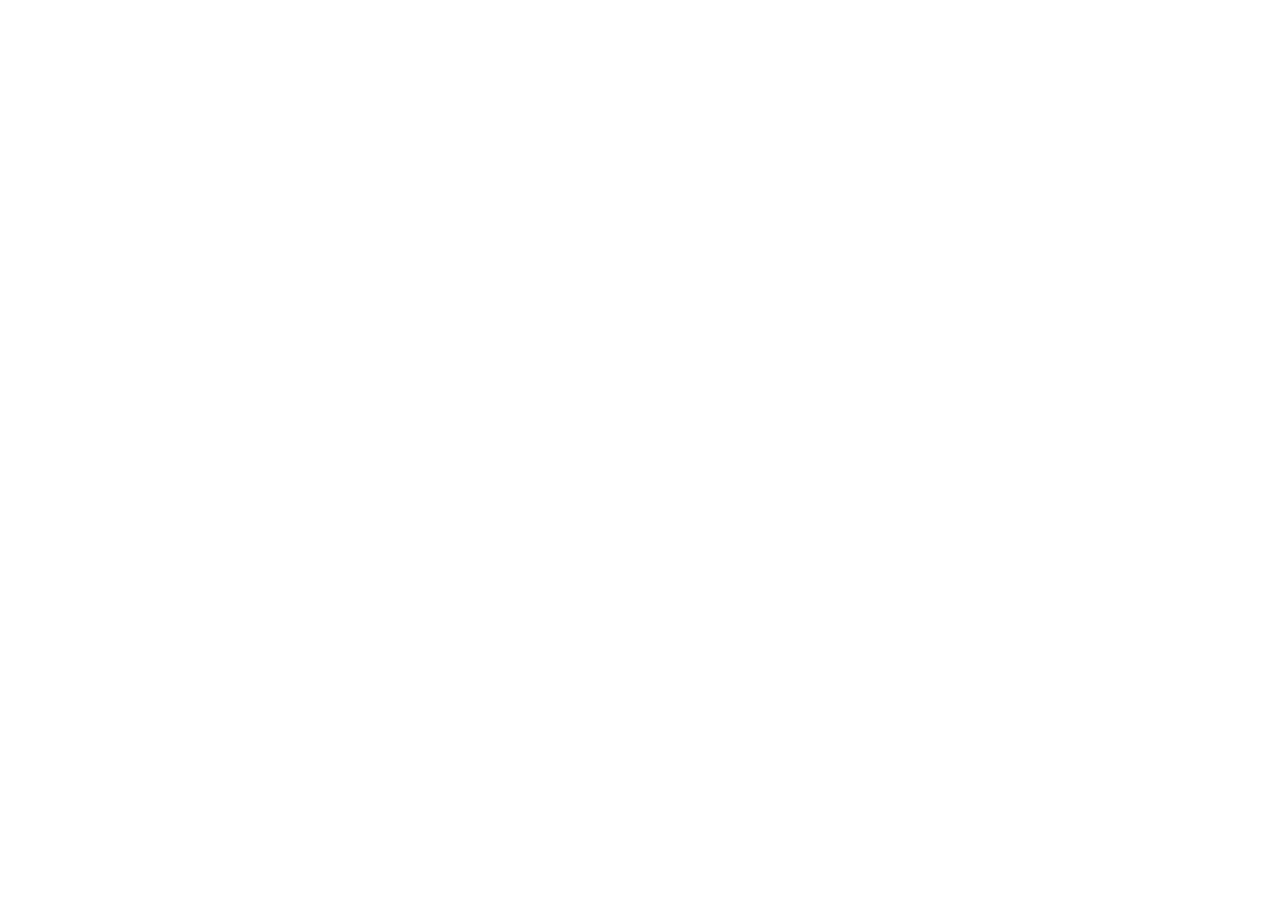
==== docs/pages/analytics/analytics.html @ c52a7f99 "chore: prepare rollback point after project renaming" ====
<!DOCTYPE html>
<html lang="en">
<head>
    <meta charset="UTF-8">
    <meta name="viewport" content="width=device-width, initial-scale=1.0">
    <title>Financial Analytics & Spending Insights | PurseLens</title>
</head>
<body>
    
</body>
</html>
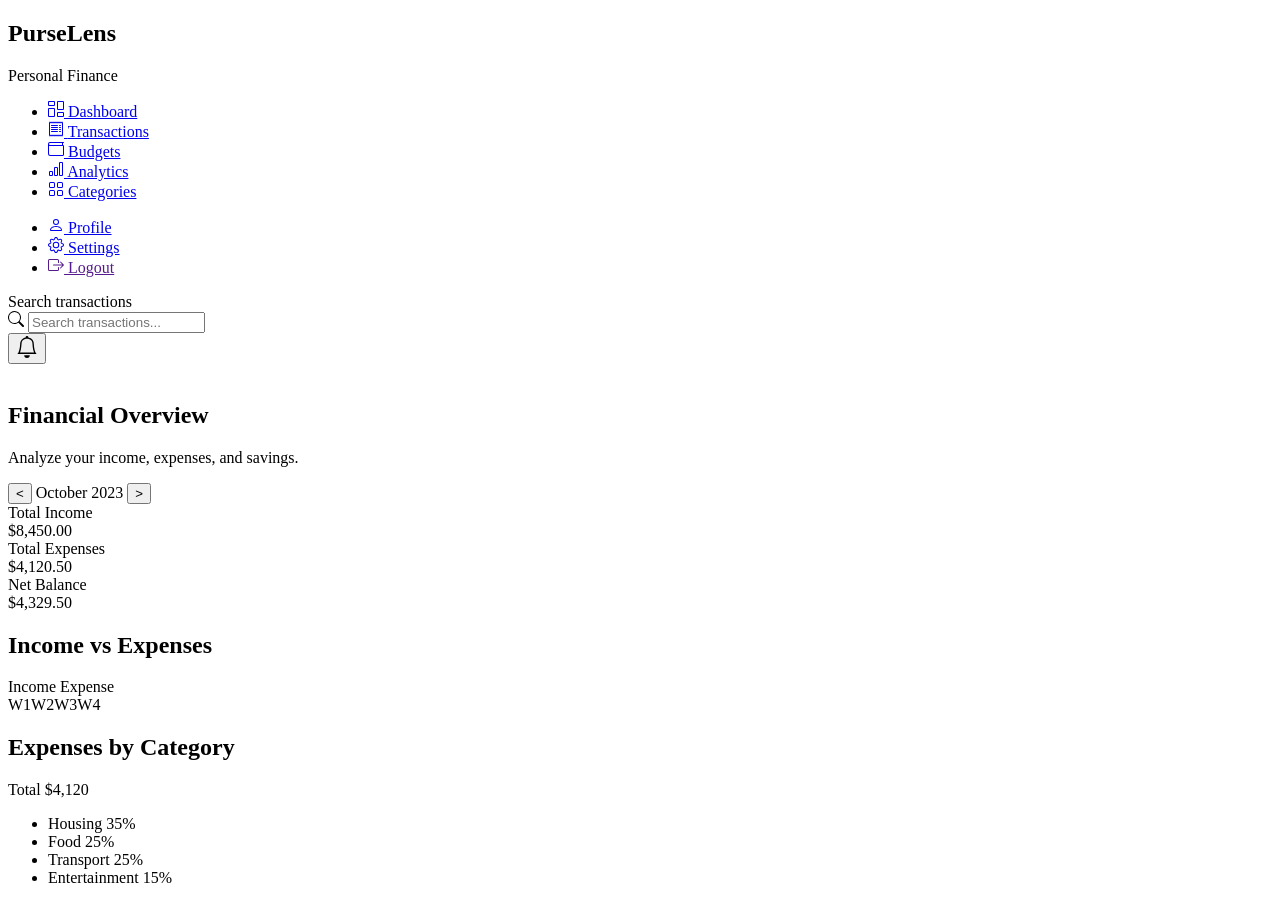
==== commit 9f64d993: "feat(analytics): add sidebar with naviagtion links and other page content for the analytics page" ====
--- a/docs/pages/analytics/analytics.html
+++ b/docs/pages/analytics/analytics.html
@@ -4,8 +4,234 @@
     <meta charset="UTF-8">
     <meta name="viewport" content="width=device-width, initial-scale=1.0">
     <title>Financial Analytics & Spending Insights | PurseLens</title>
+    <link rel="stylesheet" href="../../css/pages/analytics.css">
+    <link rel="stylesheet" href="../../css/themes/light.css">
+    <link rel="stylesheet" href="../../css/themes/dark.css">
+    <link rel="shortcut icon" href="../../assets/images/PurseLens_logo.png" type="image/x-icon">
 </head>
 <body>
-    
+    <!-----------------------------------------------------
+            LEFT SIDE NAVIGATION WHEEL
+        ----------------------------------------------------->
+    <aside class="global-sidebar" aria-label="Main Naviagtion">
+    
+        <div class="brand-logo-wrapper">
+            <h2>PurseLens</h2>
+            <p class="title-descriptions">Personal Finance</p>
+        </div>
+    
+        <nav class="sidebar-nav">
+            <ul class="nav-list">
+                <li>
+                    <a href="../../pages/dashboard/dashboard.html" class="nav-item">
+                        <svg xmlns="http://www.w3.org/2000/svg" width="16" height="16" fill="currentColor"
+                            class="bi bi-columns-gap" viewBox="0 0 16 16" aria-hidden="true">
+                            <path
+                                d="M6 1v3H1V1zM1 0a1 1 0 0 0-1 1v3a1 1 0 0 0 1 1h5a1 1 0 0 0 1-1V1a1 1 0 0 0-1-1zm14 12v3h-5v-3zm-5-1a1 1 0 0 0-1 1v3a1 1 0 0 0 1 1h5a1 1 0 0 0 1-1v-3a1 1 0 0 0-1-1zM6 8v7H1V8zM1 7a1 1 0 0 0-1 1v7a1 1 0 0 0 1 1h5a1 1 0 0 0 1-1V8a1 1 0 0 0-1-1zm14-6v7h-5V1zm-5-1a1 1 0 0 0-1 1v7a1 1 0 0 0 1 1h5a1 1 0 0 0 1-1V1a1 1 0 0 0-1-1z" />
+                        </svg>
+                        <span>Dashboard</span>
+                    </a>
+                </li>
+    
+                <li>
+                    <a href="../../pages/transactions/transactions.html" class="nav-item">
+                        <svg xmlns="http://www.w3.org/2000/svg" width="16" height="16" fill="currentColor"
+                            class="bi bi-receipt" viewBox="0 0 16 16" aria-hidden="true">
+                            <path
+                                d="M1.92.506a.5.5 0 0 1 .434.14L3 1.293l.646-.647a.5.5 0 0 1 .708 0L5 1.293l.646-.647a.5.5 0 0 1 .708 0L7 1.293l.646-.647a.5.5 0 0 1 .708 0L9 1.293l.646-.647a.5.5 0 0 1 .708 0l.646.647.646-.647a.5.5 0 0 1 .708 0l.646.647.646-.647a.5.5 0 0 1 .801.13l.5 1A.5.5 0 0 1 15 2v12a.5.5 0 0 1-.053.224l-.5 1a.5.5 0 0 1-.8.13L13 14.707l-.646.647a.5.5 0 0 1-.708 0L11 14.707l-.646.647a.5.5 0 0 1-.708 0L9 14.707l-.646.647a.5.5 0 0 1-.708 0L7 14.707l-.646.647a.5.5 0 0 1-.708 0L5 14.707l-.646.647a.5.5 0 0 1-.708 0L3 14.707l-.646.647a.5.5 0 0 1-.801-.13l-.5-1A.5.5 0 0 1 1 14V2a.5.5 0 0 1 .053-.224l.5-1a.5.5 0 0 1 .367-.27m.217 1.338L2 2.118v11.764l.137.274.51-.51a.5.5 0 0 1 .707 0l.646.647.646-.646a.5.5 0 0 1 .708 0l.646.646.646-.646a.5.5 0 0 1 .708 0l.646.646.646-.646a.5.5 0 0 1 .708 0l.646.646.646-.646a.5.5 0 0 1 .708 0l.646.646.646-.646a.5.5 0 0 1 .708 0l.509.509.137-.274V2.118l-.137-.274-.51.51a.5.5 0 0 1-.707 0L12 1.707l-.646.647a.5.5 0 0 1-.708 0L10 1.707l-.646.647a.5.5 0 0 1-.708 0L8 1.707l-.646.647a.5.5 0 0 1-.708 0L6 1.707l-.646.647a.5.5 0 0 1-.708 0L4 1.707l-.646.647a.5.5 0 0 1-.708 0z" />
+                            <path
+                                d="M3 4.5a.5.5 0 0 1 .5-.5h6a.5.5 0 1 1 0 1h-6a.5.5 0 0 1-.5-.5m0 2a.5.5 0 0 1 .5-.5h6a.5.5 0 1 1 0 1h-6a.5.5 0 0 1-.5-.5m0 2a.5.5 0 0 1 .5-.5h6a.5.5 0 1 1 0 1h-6a.5.5 0 0 1-.5-.5m0 2a.5.5 0 0 1 .5-.5h6a.5.5 0 0 1 0 1h-6a.5.5 0 0 1-.5-.5m8-6a.5.5 0 0 1 .5-.5h1a.5.5 0 0 1 0 1h-1a.5.5 0 0 1-.5-.5m0 2a.5.5 0 0 1 .5-.5h1a.5.5 0 0 1 0 1h-1a.5.5 0 0 1-.5-.5m0 2a.5.5 0 0 1 .5-.5h1a.5.5 0 0 1 0 1h-1a.5.5 0 0 1-.5-.5m0 2a.5.5 0 0 1 .5-.5h1a.5.5 0 0 1 0 1h-1a.5.5 0 0 1-.5-.5" />
+                        </svg>
+                        <span>Transactions</span>
+                    </a>
+                </li>
+    
+                <li>
+                    <a href="../../pages/budgets/budgets.html" class="nav-item">
+                        <svg xmlns="http://www.w3.org/2000/svg" width="16" height="16" fill="currentColor"
+                            class="bi bi-wallet" viewBox="0 0 16 16" aria-hidden="true">
+                            <path
+                                d="M0 3a2 2 0 0 1 2-2h13.5a.5.5 0 0 1 0 1H15v2a1 1 0 0 1 1 1v8.5a1.5 1.5 0 0 1-1.5 1.5h-12A2.5 2.5 0 0 1 0 12.5zm1 1.732V12.5A1.5 1.5 0 0 0 2.5 14h12a.5.5 0 0 0 .5-.5V5H2a2 2 0 0 1-1-.268M1 3a1 1 0 0 0 1 1h12V2H2a1 1 0 0 0-1 1" />
+                        </svg>
+                        <span>Budgets</span>
+                    </a>
+                </li>
+    
+                <li>
+                    <a href="../../pages/analytics/analytics.html" class="nav-item active">
+                        <svg xmlns="http://www.w3.org/2000/svg" width="16" height="16" fill="currentColor"
+                            class="bi bi-bar-chart" viewBox="0 0 16 16" aria-hidden="true">
+                            <path
+                                d="M4 11H2v3h2zm5-4H7v7h2zm5-5v12h-2V2zm-2-1a1 1 0 0 0-1 1v12a1 1 0 0 0 1 1h2a1 1 0 0 0 1-1V2a1 1 0 0 0-1-1zM6 7a1 1 0 0 1 1-1h2a1 1 0 0 1 1 1v7a1 1 0 0 1-1 1H7a1 1 0 0 1-1-1zm-5 4a1 1 0 0 1 1-1h2a1 1 0 0 1 1 1v3a1 1 0 0 1-1 1H2a1 1 0 0 1-1-1z" />
+                        </svg>
+                        <span>Analytics</span>
+                    </a>
+                </li>
+    
+                <li>
+                    <a href="../../pages/categories/categories.html" class="nav-item">
+                        <svg xmlns="http://www.w3.org/2000/svg" width="16" height="16" fill="currentColor"
+                            class="bi bi-grid" viewBox="0 0 16 16" aria-hidden="true">
+                            <path
+                                d="M1 2.5A1.5 1.5 0 0 1 2.5 1h3A1.5 1.5 0 0 1 7 2.5v3A1.5 1.5 0 0 1 5.5 7h-3A1.5 1.5 0 0 1 1 5.5zM2.5 2a.5.5 0 0 0-.5.5v3a.5.5 0 0 0 .5.5h3a.5.5 0 0 0 .5-.5v-3a.5.5 0 0 0-.5-.5zm6.5.5A1.5 1.5 0 0 1 10.5 1h3A1.5 1.5 0 0 1 15 2.5v3A1.5 1.5 0 0 1 13.5 7h-3A1.5 1.5 0 0 1 9 5.5zm1.5-.5a.5.5 0 0 0-.5.5v3a.5.5 0 0 0 .5.5h3a.5.5 0 0 0 .5-.5v-3a.5.5 0 0 0-.5-.5zM1 10.5A1.5 1.5 0 0 1 2.5 9h3A1.5 1.5 0 0 1 7 10.5v3A1.5 1.5 0 0 1 5.5 15h-3A1.5 1.5 0 0 1 1 13.5zm1.5-.5a.5.5 0 0 0-.5.5v3a.5.5 0 0 0 .5.5h3a.5.5 0 0 0 .5-.5v-3a.5.5 0 0 0-.5-.5zm6.5.5A1.5 1.5 0 0 1 10.5 9h3a1.5 1.5 0 0 1 1.5 1.5v3a1.5 1.5 0 0 1-1.5 1.5h-3A1.5 1.5 0 0 1 9 13.5zm1.5-.5a.5.5 0 0 0-.5.5v3a.5.5 0 0 0 .5.5h3a.5.5 0 0 0 .5-.5v-3a.5.5 0 0 0-.5-.5z" />
+                        </svg>
+                        <span>Categories</span>
+                    </a>
+                </li>
+            </ul>
+    
+            <ul class="nav-list system-links">
+                <li>
+                    <a href="../../pages/profile/profile.html" class="nav-item">
+                        <svg xmlns="http://www.w3.org/2000/svg" width="16" height="16" fill="currentColor"
+                            class="bi bi-person" viewBox="0 0 16 16" aria-hidden="true">
+                            <path
+                                d="M8 8a3 3 0 1 0 0-6 3 3 0 0 0 0 6m2-3a2 2 0 1 1-4 0 2 2 0 0 1 4 0m4 8c0 1-1 1-1 1H3s-1 0-1-1 1-4 6-4 6 3 6 4m-1-.004c-.001-.246-.154-.986-.832-1.664C11.516 10.68 10.289 10 8 10s-3.516.68-4.168 1.332c-.678.678-.83 1.418-.832 1.664z" />
+                        </svg>
+                        <span>Profile</span>
+                    </a>
+                </li>
+    
+                <li>
+                    <a href="../../pages/settings/settings.html" class="nav-item">
+                        <svg xmlns="http://www.w3.org/2000/svg" width="16" height="16" fill="currentColor"
+                            class="bi bi-gear" viewBox="0 0 16 16" aria-hidden="true">
+                            <path
+                                d="M8 4.754a3.246 3.246 0 1 0 0 6.492 3.246 3.246 0 0 0 0-6.492M5.754 8a2.246 2.246 0 1 1 4.492 0 2.246 2.246 0 0 1-4.492 0" />
+                            <path
+                                d="M9.796 1.343c-.527-1.79-3.065-1.79-3.592 0l-.094.319a.873.873 0 0 1-1.255.52l-.292-.16c-1.64-.892-3.433.902-2.54 2.541l.159.292a.873.873 0 0 1-.52 1.255l-.319.094c-1.79.527-1.79 3.065 0 3.592l.319.094a.873.873 0 0 1 .52 1.255l-.16.292c-.892 1.64.901 3.434 2.541 2.54l.292-.159a.873.873 0 0 1 1.255.52l.094.319c.527 1.79 3.065 1.79 3.592 0l.094-.319a.873.873 0 0 1 1.255-.52l.292.16c1.64.893 3.434-.902 2.54-2.541l-.159-.292a.873.873 0 0 1 .52-1.255l.319-.094c1.79-.527 1.79-3.065 0-3.592l-.319-.094a.873.873 0 0 1-.52-1.255l.16-.292c.893-1.64-.902-3.433-2.541-2.54l-.292.159a.873.873 0 0 1-1.255-.52zm-2.633.283c.246-.835 1.428-.835 1.674 0l.094.319a1.873 1.873 0 0 0 2.693 1.115l.291-.16c.764-.415 1.6.42 1.184 1.185l-.159.292a1.873 1.873 0 0 0 1.116 2.692l.318.094c.835.246.835 1.428 0 1.674l-.319.094a1.873 1.873 0 0 0-1.115 2.693l.16.291c.415.764-.42 1.6-1.185 1.184l-.291-.159a1.873 1.873 0 0 0-2.693 1.116l-.094.318c-.246.835-1.428.835-1.674 0l-.094-.319a1.873 1.873 0 0 0-2.692-1.115l-.292.16c-.764.415-1.6-.42-1.184-1.185l.159-.291A1.873 1.873 0 0 0 1.945 8.93l-.319-.094c-.835-.246-.835-1.428 0-1.674l.319-.094A1.873 1.873 0 0 0 3.06 4.377l-.16-.292c-.415-.764.42-1.6 1.185-1.184l.292.159a1.873 1.873 0 0 0 2.692-1.115z" />
+                        </svg>
+                        <span>Settings</span>
+                    </a>
+                </li>
+    
+                <li>
+                    <a href="" class="nav-item">
+                        <svg xmlns="http://www.w3.org/2000/svg" width="16" height="16" fill="currentColor"
+                            class="bi bi-box-arrow-right" viewBox="0 0 16 16" aria-hidden="true">
+                            <path fill-rule="evenodd"
+                                d="M10 12.5a.5.5 0 0 1-.5.5h-8a.5.5 0 0 1-.5-.5v-9a.5.5 0 0 1 .5-.5h8a.5.5 0 0 1 .5.5v2a.5.5 0 0 0 1 0v-2A1.5 1.5 0 0 0 9.5 2h-8A1.5 1.5 0 0 0 0 3.5v9A1.5 1.5 0 0 0 1.5 14h8a1.5 1.5 0 0 0 1.5-1.5v-2a.5.5 0 0 0-1 0z" />
+                            <path fill-rule="evenodd"
+                                d="M15.854 8.354a.5.5 0 0 0 0-.708l-3-3a.5.5 0 0 0-.708.708L14.293 7.5H5.5a.5.5 0 0 0 0 1h8.793l-2.147 2.146a.5.5 0 0 0 .708.708z" />
+                        </svg>
+                        <span>Logout</span>
+                    </a>
+                </li>
+            </ul>
+        </nav>
+    </aside>
+    
+    <!-----------------------------------------------------
+                MAIN WORKSPACE
+        ----------------------------------------------------->
+    <div class="main-workspace-container">
+        <header class="top-utility-bar">
+            <form action="/transactions/search/" method="GET" class="search-form">
+                <label for="search-bar" class="visually-hidden">Search transactions</label>
+    
+                <div class="search-input-wrapper">
+                    <svg xmlns="http://www.w3.org/2000/svg" width="16" height="16" fill="currentColor"
+                        class="bi bi-search search-icon" viewBox="0 0 16 16" aria-hidden="true">
+                        <path
+                            d="M11.742 10.344a6.5 6.5 0 1 0-1.397 1.398h-.001q.044.06.098.115l3.85 3.85a1 1 0 0 0 1.415-1.414l-3.85-3.85a1 1 0 0 0-.115-.1zM12 6.5a5.5 5.5 0 1 1-11 0 5.5 5.5 0 0 1 11 0" />
+                    </svg>
+                    <input type="search" name="q" id="search-bar" placeholder="Search transactions...">
+                </div>
+            </form>
+    
+            <div class="user-utilities">
+                <button class="notification-btn" aria-label="View notifications">
+                    <svg xmlns="http://www.w3.org/2000/svg" width="22" height="22" fill="currentColor" class="bi bi-bell"
+                        viewBox="0 0 16 16">
+                        <path
+                            d="M8 16a2 2 0 0 0 2-2H6a2 2 0 0 0 2 2M8 1.918l-.797.161A4 4 0 0 0 4 6c0 .628-.134 2.197-.459 3.742-.16.767-.376 1.566-.663 2.258h10.244c-.287-.692-.502-1.49-.663-2.258C12.134 8.197 12 6.628 12 6a4 4 0 0 0-3.203-3.92zM14.22 12c.223.447.481.801.78 1H1c.299-.199.557-.553.78-1C2.68 10.2 3 6.88 3 6c0-2.42 1.72-4.44 4.005-4.901a1 1 0 1 1 1.99 0A5 5 0 0 1 13 6c0 .88.32 4.2 1.22 6" />
+                    </svg>
+                    <span class="notification-badge"></span>
+                </button>
+    
+                <div class="profile-chip">
+                    <img src="">
+                </div>
+            </div>
+        </header>
+
+        <main class="main-content">
+            <section class="content-header">
+                <div class="header-left">
+                    <h1>Financial Overview</h1>
+                    <p>Analyze your income, expenses, and savings.</p>
+                </div>
+
+                <div class="date-selector">
+                    <button title="Previous month" id="left-arrow">&lt;</button>
+                    <span id="current-display">October 2023</span>
+                    <button title="Next month" id="right-arrow">&gt;</button>
+                </div>
+            </section>
+        
+            <!-- Summary Metrics Section -->
+            <section class="metrics-card-grid">
+                <div class="card-info">
+                    <span>Total Income</span>
+                    <div class="card-value">$8,450.00</div>
+                </div>
+    
+                <div class="card-info">
+                    <span>Total Expenses</span>
+                    <div class="card-value">$4,120.50</div>
+                </div>
+    
+                <div class="card-info">
+                    <span>Net Balance</span>
+                    <div class="card-value">$4,329.50</div>
+                </div>
+        
+                <!-- <div class="card savings-card">
+                    <div class="savings-info">
+                        <span class="card-label">Savings Rate</span>
+                        <span class="card-value">51.2%</span>
+                    </div>
+                    <span class="status-tag">On Track</span>
+                </div> -->
+            </section>
+        
+            <!-- Charts Section -->
+            <section class="charts-container">
+                <div class="chart-box income-expense-chart">
+                    <div class="chart-header">
+                        <h2>Income vs Expenses</h2>
+                        <div class="chart-legend">
+                            <span class="legend-item"><span class="dot income"></span> Income</span>
+                            <span class="legend-item"><span class="dot expense"></span> Expense</span>
+                        </div>
+                    </div>
+                    <div class="chart-placeholder">
+                        <!-- Bar Chart goes here -->
+                        <div class="grid-lines"></div>
+                        <div class="x-axis"><span>W1</span><span>W2</span><span>W3</span><span>W4</span></div>
+                    </div>
+                </div>
+        
+                <div class="chart-box category-chart">
+                    <h2>Expenses by Category</h2>
+                    <div class="donut-chart-container">
+                        <!-- Donut Chart Visualization -->
+                        <div class="donut-chart">
+                            <div class="chart-center">
+                                <span class="total-label">Total</span>
+                                <span class="total-amount">$4,120</span>
+                            </div>
+                        </div>
+                    </div>
+                    <ul class="category-list">
+                        <li class="category-item"><span class="dot housing"></span> Housing <span class="percent">35%</span></li>
+                        <li class="category-item"><span class="dot food"></span> Food <span class="percent">25%</span></li>
+                        <li class="category-item"><span class="dot transport"></span> Transport <span class="percent">25%</span></li>
+                        <li class="category-item"><span class="dot entertainment"></span> Entertainment <span class="percent">15%</span></li>
+                    </ul>
+                </div>
+            </section>
+        </main>
+
 </body>
 </html>
--- a/docs/css/themes/light.css
+++ b/docs/css/themes/light.css
@@ -0,0 +1,63 @@
+/* Variables - Light Theme Colors */
+
+:root {
+    /* Base */
+    --bg: #ffff;
+    --bg-2: #f5f5f1;
+    --surface: #e1ecf5;
+    --surface-2: #F1F3F5;
+    --surface-3: #dadae1;
+    --faded-bg: #9c92e320;
+    --faded-bg-2: #9b92e348;
+    --faded-bg-3: #bdcee565;
+    --border: #49484845;
+    --border-2: #49484832;
+    --box-shadow: #00000034;
+    --notification-badge: #ef4444;
+
+    /* Text */
+    --text-primary: #292b51;
+    --text-secondary: #1b1d36;
+    --text-muted: #9AA0A6;
+    --text-muted-2: #242222ef;
+
+    /* Brand */
+    --primary: #283593;
+    --custom-blue: #091a63;
+    --custom-blue-2: #040429;
+    --deep-blue: #030820;
+    --primary-hover: #1F2A7A;
+    --custom-orange-text-color: #04043d;
+    --custom-orange-text-color-hover: #06065b;
+    --custom-orange: #fa8627;
+    --custom-orange-hover: #ee7d22;
+    --links: #3b82f6;
+    --sign-in-link-color: #2d2d2d;
+    --sign-in-link-color-hover: #181818;
+    --sign-in-link-bg: #d6dbe1;
+    --sign-in-link-bg-hover: #b9cee2;
+    --icons-bg: #e4e7e8;
+    --footer-link-color: #171754c5;
+    --footer-link-color-hover: #3e3efd;
+
+    /* Financial semantics */
+    --success: #14dd1e;
+    --success-2: #14dd1e2e;
+    --success-3: #14dd1e5a;
+    --success-4: #1de80a;
+    
+    --danger: #f20b0b;
+    --danger-2: #fa7a7a2b;
+    --danger-3: #f0181861;
+    --danger-4: #ef4444;
+
+    --warning: #f7bc5c;
+    --warning-2: #f39a0b33;
+    --warning-3: #f59e0b;
+
+    --info: #1565C0;
+
+    /* Shadows */
+    --shadow-sm: 2px 2px 4px rgba(0,0,0,0.08);
+    --shadow-md: 0 4px 12px rgba(0,0,0,0.10);
+}
--- a/docs/css/themes/dark.css
+++ b/docs/css/themes/dark.css
@@ -0,0 +1,34 @@
+/* Variables - Dark Theme Colors */
+
+
+[data-theme="dark"] {
+  /* Base */
+  --bg: #0F1218;
+  --surface: #151A22;
+  --surface-2: #1C2330;
+  --border: #2A3342;
+
+  /* Text */
+  --text-primary: #E8EAED;
+  --text-secondary: #AAB2C0;
+  --text-muted: #6B7280;
+
+  /* Brand (slightly brighter for contrast) */
+  --primary: #5C6BC0;
+  --primary-hover: #7986CB;
+
+  /* Financial semantics */
+  --success: #4CAF50;
+  --success-bg: rgba(76, 175, 80, 0.15);
+
+  --danger: #EF5350;
+  --danger-bg: rgba(239, 83, 80, 0.15);
+
+  /* UI states */
+  --warning: #FFCA28;
+  --info: #42A5F5;
+
+  /* Shadows (softer, glow-like) */
+  --shadow-sm: 0 1px 2px rgba(0,0,0,0.4);
+  --shadow-md: 0 6px 20px rgba(0,0,0,0.45);
+}
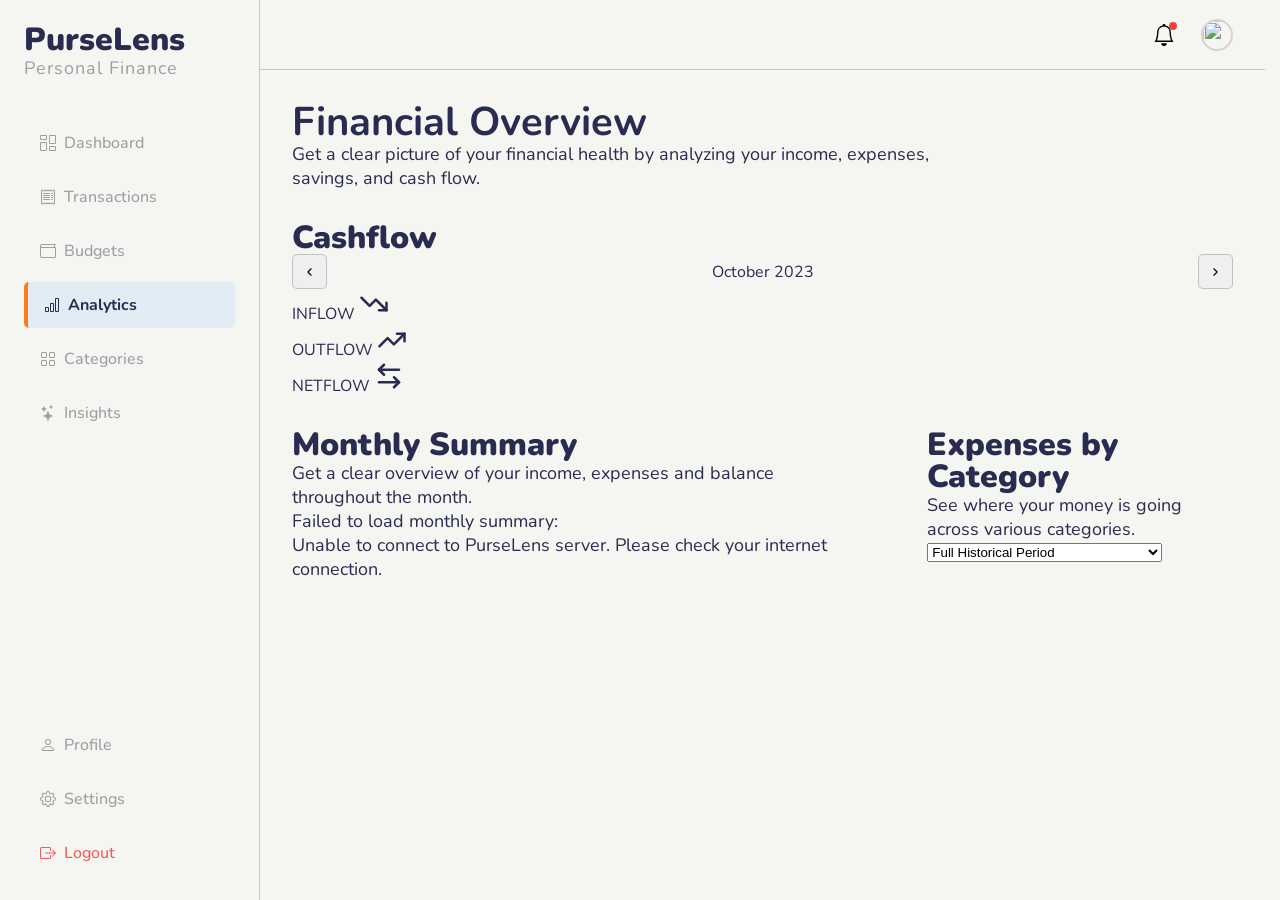
==== commit 8fec8489: "feat(analytics): add filtering form to fetch users' category breakdown based on selected period" ====
--- a/docs/pages/analytics/analytics.html
+++ b/docs/pages/analytics/analytics.html
@@ -4,11 +4,15 @@
     <meta charset="UTF-8">
     <meta name="viewport" content="width=device-width, initial-scale=1.0">
     <title>Financial Analytics & Spending Insights | PurseLens</title>
+    
     <link rel="stylesheet" href="../../css/pages/analytics.css">
+    <link rel="stylesheet" href="../../css/components/navbar.css">
     <link rel="stylesheet" href="../../css/themes/light.css">
     <link rel="stylesheet" href="../../css/themes/dark.css">
     <link rel="shortcut icon" href="../../assets/images/PurseLens_logo.png" type="image/x-icon">
+    <link href="https://fonts.googleapis.com/css2?family=Nunito:wght@300;400;600;700;800;900&display=swap" rel="stylesheet">
 </head>
+
 <body>
     <!-----------------------------------------------------
             LEFT SIDE NAVIGATION WHEEL
@@ -78,6 +82,17 @@
                         <span>Categories</span>
                     </a>
                 </li>
+
+                <li>
+                    <a href="../../pages/insights/insights.html" class="nav-item">
+                        <svg xmlns="http://www.w3.org/2000/svg" width="16" height="16" fill="currentColor" class="bi bi-stars"
+                            viewBox="0 0 16 16">
+                            <path
+                                d="M7.657 6.247c.11-.33.576-.33.686 0l.645 1.937a2.89 2.89 0 0 0 1.829 1.828l1.936.645c.33.11.33.576 0 .686l-1.937.645a2.89 2.89 0 0 0-1.828 1.829l-.645 1.936a.361.361 0 0 1-.686 0l-.645-1.937a2.89 2.89 0 0 0-1.828-1.828l-1.937-.645a.361.361 0 0 1 0-.686l1.937-.645a2.89 2.89 0 0 0 1.828-1.828zM3.794 1.148a.217.217 0 0 1 .412 0l.387 1.162c.173.518.579.924 1.097 1.097l1.162.387a.217.217 0 0 1 0 .412l-1.162.387A1.73 1.73 0 0 0 4.593 5.69l-.387 1.162a.217.217 0 0 1-.412 0L3.407 5.69A1.73 1.73 0 0 0 2.31 4.593l-1.162-.387a.217.217 0 0 1 0-.412l1.162-.387A1.73 1.73 0 0 0 3.407 2.31zM10.863.099a.145.145 0 0 1 .274 0l.258.774c.115.346.386.617.732.732l.774.258a.145.145 0 0 1 0 .274l-.774.258a1.16 1.16 0 0 0-.732.732l-.258.774a.145.145 0 0 1-.274 0l-.258-.774a1.16 1.16 0 0 0-.732-.732L9.1 2.137a.145.145 0 0 1 0-.274l.774-.258c.346-.115.617-.386.732-.732z" />
+                        </svg>
+                        <span>Insights</span>
+                    </a>
+                </li>
             </ul>
     
             <ul class="nav-list system-links">
@@ -106,7 +121,7 @@
                 </li>
     
                 <li>
-                    <a href="" class="nav-item">
+                    <a href="" class="nav-item logout">
                         <svg xmlns="http://www.w3.org/2000/svg" width="16" height="16" fill="currentColor"
                             class="bi bi-box-arrow-right" viewBox="0 0 16 16" aria-hidden="true">
                             <path fill-rule="evenodd"
@@ -126,25 +141,11 @@
         ----------------------------------------------------->
     <div class="main-workspace-container">
         <header class="top-utility-bar">
-            <form action="/transactions/search/" method="GET" class="search-form">
-                <label for="search-bar" class="visually-hidden">Search transactions</label>
-    
-                <div class="search-input-wrapper">
-                    <svg xmlns="http://www.w3.org/2000/svg" width="16" height="16" fill="currentColor"
-                        class="bi bi-search search-icon" viewBox="0 0 16 16" aria-hidden="true">
-                        <path
-                            d="M11.742 10.344a6.5 6.5 0 1 0-1.397 1.398h-.001q.044.06.098.115l3.85 3.85a1 1 0 0 0 1.415-1.414l-3.85-3.85a1 1 0 0 0-.115-.1zM12 6.5a5.5 5.5 0 1 1-11 0 5.5 5.5 0 0 1 11 0" />
-                    </svg>
-                    <input type="search" name="q" id="search-bar" placeholder="Search transactions...">
-                </div>
-            </form>
-    
             <div class="user-utilities">
                 <button class="notification-btn" aria-label="View notifications">
                     <svg xmlns="http://www.w3.org/2000/svg" width="22" height="22" fill="currentColor" class="bi bi-bell"
                         viewBox="0 0 16 16">
-                        <path
-                            d="M8 16a2 2 0 0 0 2-2H6a2 2 0 0 0 2 2M8 1.918l-.797.161A4 4 0 0 0 4 6c0 .628-.134 2.197-.459 3.742-.16.767-.376 1.566-.663 2.258h10.244c-.287-.692-.502-1.49-.663-2.258C12.134 8.197 12 6.628 12 6a4 4 0 0 0-3.203-3.92zM14.22 12c.223.447.481.801.78 1H1c.299-.199.557-.553.78-1C2.68 10.2 3 6.88 3 6c0-2.42 1.72-4.44 4.005-4.901a1 1 0 1 1 1.99 0A5 5 0 0 1 13 6c0 .88.32 4.2 1.22 6" />
+                        <path d="M8 16a2 2 0 0 0 2-2H6a2 2 0 0 0 2 2M8 1.918l-.797.161A4 4 0 0 0 4 6c0 .628-.134 2.197-.459 3.742-.16.767-.376 1.566-.663 2.258h10.244c-.287-.692-.502-1.49-.663-2.258C12.134 8.197 12 6.628 12 6a4 4 0 0 0-3.203-3.92zM14.22 12c.223.447.481.801.78 1H1c.299-.199.557-.553.78-1C2.68 10.2 3 6.88 3 6c0-2.42 1.72-4.44 4.005-4.901a1 1 0 1 1 1.99 0A5 5 0 0 1 13 6c0 .88.32 4.2 1.22 6" />
                     </svg>
                     <span class="notification-badge"></span>
                 </button>
@@ -156,82 +157,146 @@
         </header>
 
         <main class="main-content">
-            <section class="content-header">
-                <div class="header-left">
+            <section class="content-header-wrapper">
+                <div class="header-wrapper">
                     <h1>Financial Overview</h1>
-                    <p>Analyze your income, expenses, and savings.</p>
-                </div>
-
-                <div class="date-selector">
-                    <button title="Previous month" id="left-arrow">&lt;</button>
-                    <span id="current-display">October 2023</span>
-                    <button title="Next month" id="right-arrow">&gt;</button>
+                    <p>Get a clear picture of your financial health by analyzing your income, expenses, <br>savings, and cash flow.</p>
                 </div>
             </section>
         
             <!-- Summary Metrics Section -->
-            <section class="metrics-card-grid">
-                <div class="card-info">
-                    <span>Total Income</span>
-                    <div class="card-value">$8,450.00</div>
-                </div>
-    
-                <div class="card-info">
-                    <span>Total Expenses</span>
-                    <div class="card-value">$4,120.50</div>
-                </div>
-    
-                <div class="card-info">
-                    <span>Net Balance</span>
-                    <div class="card-value">$4,329.50</div>
-                </div>
-        
-                <!-- <div class="card savings-card">
-                    <div class="savings-info">
-                        <span class="card-label">Savings Rate</span>
-                        <span class="card-value">51.2%</span>
-                    </div>
-                    <span class="status-tag">On Track</span>
-                </div> -->
+            <section class="metrics-container">
+                <div class="metrics-headline-wrapper">
+                    <h2>Cashflow</h2>
+
+                    <div class="date-selector">
+                        <button title="Previous month" id="left-arrow">
+                            <svg xmlns="http://www.w3.org/2000/svg" width="18" height="18" viewBox="0 0 24 24" fill="none" stroke="currentColor"
+                                stroke-width="2" stroke-linecap="round" stroke-linejoin="round" class="lucide lucide-chevron-left preview-icon">
+                                <path d="m15 18-6-6 6-6" />
+                            </svg>
+                        </button>
+
+                        <span class="month-display" id="month-display">October 2023</span>
+                        
+                        <button title="Next month" id="right-arrow">
+                            <svg xmlns="http://www.w3.org/2000/svg" width="18" height="18" viewBox="0 0 24 24" fill="none" stroke="currentColor"
+                                stroke-width="2" stroke-linecap="round" stroke-linejoin="round" class="lucide lucide-chevron-right preview-icon">
+                                <path d="m9 18 6-6-6-6" />
+                            </svg>
+                        </button>
+                    </div>
+                </div>
+
+                <div class="metrics-card-wrapper">
+                    <div class="metrics-card">
+                        <span>
+                            INFLOW
+                            <svg xmlns="http://www.w3.org/2000/svg" width="30" height="30" viewBox="0 0 24 24" fill="none" stroke="currentColor"
+                                stroke-width="2" stroke-linecap="round" stroke-linejoin="round" class="lucide lucide-trending-down preview-icon inflow">
+                                <path d="M16 17h6v-6" />
+                                <path d="m22 17-8.5-8.5-5 5L2 7" />
+                            </svg>
+                        </span>
+                        <div class="card-value" id="inflow"></div>
+                    </div>
+        
+                    <div class="metrics-card">
+                        <span>
+                            OUTFLOW
+                            <svg xmlns="http://www.w3.org/2000/svg" width="30" height="30" viewBox="0 0 24 24" fill="none" stroke="currentColor"
+                                stroke-width="2" stroke-linecap="round" stroke-linejoin="round" class="lucide lucide-trending-up preview-icon outflow">
+                                <path d="M16 7h6v6" />
+                                <path d="m22 7-8.5 8.5-5-5L2 17" />
+                            </svg>
+                        </span>
+                        <div class="card-value" id="outflow"></div>
+                    </div>
+        
+                    <div class="metrics-card">
+                        <span>
+                            NETFLOW
+                            <svg xmlns="http://www.w3.org/2000/svg" width="30" height="30" viewBox="0 0 24 24" fill="none" stroke="currentColor"
+                                stroke-width="2" stroke-linecap="round" stroke-linejoin="round" class="lucide lucide-arrow-left-right preview-icon netflow">
+                                <path d="M8 3 4 7l4 4" />
+                                <path d="M4 7h16" />
+                                <path d="m16 21 4-4-4-4" />
+                                <path d="M20 17H4" />
+                            </svg>
+                        </span>
+                        <div class="card-value" id="netflow"></div>
+                    </div>
+                </div>
             </section>
         
             <!-- Charts Section -->
             <section class="charts-container">
-                <div class="chart-box income-expense-chart">
-                    <div class="chart-header">
-                        <h2>Income vs Expenses</h2>
-                        <div class="chart-legend">
-                            <span class="legend-item"><span class="dot income"></span> Income</span>
-                            <span class="legend-item"><span class="dot expense"></span> Expense</span>
+
+                <div class="bar-chart-wrapper">
+                    <div class="bar-chart-header">
+                        <h2>Monthly Summary</h2>
+                        <p>Get a clear overview of your income, expenses and balance <br>throughout the month.</p>
+                    </div>
+
+                    <p id="empty-monthly-summary-state">No monthly summaries data available yet.</p>
+                    
+                    <canvas id="bar-chart">
+                        <!-- Bar Chart goes here -->
+                    </canvas>
+                </div>
+        
+                <div class="doughnut-chart-wrapper">
+                    <div class="chart-header-wrapper">
+                        <div class="title-wrapper">
+                            <h2>Expenses by Category</h2>
+                            <p>See where your money is going across various categories.</p>
                         </div>
-                    </div>
-                    <div class="chart-placeholder">
-                        <!-- Bar Chart goes here -->
-                        <div class="grid-lines"></div>
-                        <div class="x-axis"><span>W1</span><span>W2</span><span>W3</span><span>W4</span></div>
-                    </div>
-                </div>
-        
-                <div class="chart-box category-chart">
-                    <h2>Expenses by Category</h2>
-                    <div class="donut-chart-container">
-                        <!-- Donut Chart Visualization -->
-                        <div class="donut-chart">
-                            <div class="chart-center">
-                                <span class="total-label">Total</span>
-                                <span class="total-amount">$4,120</span>
-                            </div>
-                        </div>
-                    </div>
-                    <ul class="category-list">
-                        <li class="category-item"><span class="dot housing"></span> Housing <span class="percent">35%</span></li>
-                        <li class="category-item"><span class="dot food"></span> Food <span class="percent">25%</span></li>
-                        <li class="category-item"><span class="dot transport"></span> Transport <span class="percent">25%</span></li>
-                        <li class="category-item"><span class="dot entertainment"></span> Entertainment <span class="percent">15%</span></li>
+
+                        <form action="/api/category-breakdown/" method="GET" class="period-filter" id="period-filter">
+                            <label for="period" class="visually-hidden">Filter by period:</label>
+                            
+                            <select id="period" name="period">
+                                <option value="all_time">Full Historical Period</option>
+                        
+                                <optgroup label="Month">
+                                    <option value="current_month">Current month</option>
+                                    <option value="last_month">Previous month</option>
+                                </optgroup>
+                        
+                                <optgroup label="Last 3 months">
+                                    <option value="last_3_months_current_month_inclusive">Last 3 Months (Current included)</option>
+                                    <option value="last_3_months_current_month_exclusive">Last 3 Months (Current excluded)</option>
+                                </optgroup>
+                        
+                                <optgroup label="Last 6 months">
+                                    <option value="last_6_months_current_month_inclusive">Last 6 Months (Current included)</option>
+                                    <option value="last_6_months_current_month_exclusive">Last 6 Months (Current excluded)</option>
+                                </optgroup>
+                        
+                                <optgroup label="Year">
+                                    <option value="current_year">Current year</option>
+                                    <option value="last_year">Previous year</option>
+                                </optgroup>
+                            </select>
+                        </form>
+                    </div>
+
+                    <div class="doughnut-chart-container">
+                        <canvas id="doughnut-chart"></canvas>
+                    </div>
+
+                    <ul id="category-list" class="category-list">
+                        <!-- Category details dynamically populated -->
                     </ul>
                 </div>
             </section>
         </main>
-
+    </div>
+
+    <script src="../../js/api/apiClient.js"></script>
+    <script src="../../js/pages/analytics.js"></script>
+    <script src="../../js/components/analytics-doughout-charts.js"></script>
+    <script src="../../js/components/analytics-bar-chart.js"></script>
+    <script src="https://cdn.jsdelivr.net/npm/chart.js"></script>
 </body>
 </html>
--- a/docs/css/pages/analytics.css
+++ b/docs/css/pages/analytics.css
@@ -0,0 +1,230 @@
+* {
+    margin: 0;
+    padding: 0;
+    box-sizing: border-box;
+}
+
+body {
+    font-family: Nunito, Times serif;
+    background-color: var(--bg-2);
+    color: var(--text-primary);
+    min-height: 100vh;
+}
+
+.visually-hidden {
+    position: absolute;
+    width: 1px;
+    height: 1px;
+    padding: 0;
+    margin: -1px;
+    overflow: hidden;
+    clip: rect(0, 0, 0, 0);
+    border: 0;
+}
+
+.dashboard-layout-wrapper {
+    display: flex;
+    min-height: 100vh;
+}
+
+.main-workspace-container {
+    flex-grow: 1;
+    margin-left: 260px;
+    display: flex;
+    flex-direction: column;
+}
+
+.top-utility-bar {
+    height: 70px;
+    background-color: var(--bg-2);
+    border-bottom: 1px solid var(--border);
+    display: flex;
+    align-items: center;
+    justify-content: flex-end;
+    padding: 0 32px;
+}
+
+.user-utilities {
+    width: 80px;
+    display: flex;
+    align-items: center;
+    justify-content: space-between;
+    gap: 20px;
+}
+
+.notification-btn {
+    background: none;
+    border: none;
+    cursor: pointer;
+    font-size: 1.25rem;
+    position: relative;
+    display: flex;
+    align-items: center;
+}
+
+.notification-badge {
+    position: absolute;
+    top: -2px;
+    right: -2px;
+    width: 8px;
+    height: 8px;
+    background-color: var(--notification-badge);
+    border-radius: 50%;
+}
+
+.profile-chip {
+    display: flex;
+    align-items: center;
+    gap: 10px;
+}
+
+.profile-chip img {
+    width: 32px;
+    height: 32px;
+    border: 2px solid var(--border-2);
+    border-radius: 50%;
+    object-fit: cover;
+}
+
+.main-content {
+    padding: 32px;
+    display: flex;
+    flex-direction: column;
+    gap: 32px;
+    background-color: var(--bg-2);
+}
+
+.content-header {
+    display: flex;
+    justify-content: space-between;
+    align-items: center;
+    margin-bottom: 30px;
+}
+
+.date-selector {
+    display: flex;
+    align-items: center;
+    justify-content: space-between;
+    gap: 0.5rem;
+}
+
+.date-selector abbr {
+    display: flex;
+    align-items: center;
+    justify-content: center;
+    border: none;
+}
+
+.date-selector button {
+    width: 35px;
+    height: 35px;
+    display: flex;
+    align-items: center;
+    justify-content: center;
+    padding: 10px;
+    font-weight: bold;
+    border: 1px solid var(--border);
+    border-radius: 5px;
+    transition: all 0.3s ease-in-out;
+}
+
+.date-selector button:hover {
+    cursor: pointer;
+    background-color: var(--faded-bg-2);
+}
+
+.metrics-card-grid {
+    display: grid;
+    grid-template-columns: repeat(4, 1fr);
+    gap: 20px;
+    margin-bottom: 20px;
+}
+
+.card-info {
+    height: max-content;
+    background: var(--bg);
+    padding: 20px;
+    border: 1px solid var(--border);
+    border-radius: 12px;
+    box-shadow: var(--shadow-sm);
+}
+
+.card-info span {
+    color: var(--text-muted);
+}
+
+.card-info .card-value {
+    font-size: 28px;
+    font-weight: 700;
+    padding: 10px 0;
+}
+
+.savings-card {
+    background-color: #532d00;
+    color: #fff;
+}
+
+.charts-container {
+    display: grid;
+    grid-template-columns: 2fr 1fr;
+    gap: 24px;
+}
+
+.chart-box {
+    background: #fff;
+    padding: 24px;
+    border-radius: 16px;
+    box-shadow: 0 4px 6px -1px rgba(0, 0, 0, 0.05);
+}
+
+.chart-header {
+    display: flex;
+    justify-content: space-between;
+    margin-bottom: 20px;
+}
+
+.category-list {
+    list-style: none;
+    padding: 0;
+    margin-top: 20px;
+}
+
+.category-item {
+    display: flex;
+    align-items: center;
+    justify-content: space-between;
+    padding: 8px 0;
+    font-size: 14px;
+}
+
+.dot {
+    width: 10px;
+    height: 10px;
+    border-radius: 50%;
+    display: inline-block;
+    margin-right: 8px;
+}
+
+.income {
+    background: #d97706;
+}
+
+.expense {
+    background: #fbbf24;
+}
+
+.housing {
+    background: #78350f;
+}
+
+.food {
+    background: #2563eb;
+}
+
+.transport {
+    background: #60a5fa;
+}
+
+.entertainment {
+    background: #93c5fd;
+}
--- a/docs/css/components/navbar.css
+++ b/docs/css/components/navbar.css
@@ -0,0 +1,113 @@
+*,
+*::before,
+*::after {
+    margin: 0;
+    padding: 0;
+    box-sizing: border-box;
+}
+
+html {
+    scrollbar-gutter: stable;
+}
+
+body {
+    font-family: Nunito, Times serif;
+    background-color: var(--bg-2);
+    color: var(--text-primary);
+    min-height: 100vh;
+}
+
+h1 {
+    line-height: 1;
+    font-weight: 700;
+    font-size: clamp(2.5rem, 6vw, 2.5rem);
+}
+
+h2 {
+    line-height: 1;
+    font-weight: 900;
+    font-size: clamp(2rem, 2vw, 3.5rem);
+}
+
+p {
+    font-size: clamp(1rem, 1.5vw, 1.125rem);
+}
+
+a {
+    font-size: clamp(1rem, 1.2vw, 1rem);
+}
+
+.global-sidebar {
+    width: 260px;
+    background-color: var(--bg-2);
+    border-right: 1px solid var(--border);
+    position: fixed;
+    top: 0;
+    left: 0;
+    bottom: 0;
+    display: flex;
+    flex-direction: column;
+    padding: 24px;
+    z-index: 100;
+}
+
+.brand-logo-wrapper span {
+    font-size: 1.5rem;
+    font-weight: 900;
+    color: var(--custom-blue);
+    letter-spacing: -0.5px;
+}
+
+.brand-logo-wrapper p {
+    color: var(--text-muted);
+    letter-spacing: 1px;
+}
+
+.sidebar-nav {
+    margin-top: 40px;
+    display: flex;
+    flex-direction: column;
+    flex-grow: 1;
+    justify-content: space-between;
+}
+
+.nav-list {
+    list-style: none;
+    display: flex;
+    flex-direction: column;
+    gap: 8px;
+}
+
+.nav-list li {
+    list-style: none;
+    display: flex;
+}
+
+.nav-item {
+    width: 100%;
+    display: flex;
+    align-items: center;
+    gap: 0.5rem;
+    padding: 12px 16px;
+    color: var(--text-muted);
+    text-decoration: none;
+    border-radius: 5px;
+    font-weight: 500;
+    transition: all 0.3s ease;
+}
+
+.nav-item:hover,
+.nav-item.active {
+    font-weight: 700;
+    color: var(--text-primary);
+    background-color: var(--surface);
+}
+
+.nav-item.active {
+    background-color: var(--surface);
+    border-left: 4px solid var(--custom-orange);
+}
+
+.nav-item.logout {
+    color: var(--danger-4);
+}
--- a/docs/css/themes/light.css
+++ b/docs/css/themes/light.css
@@ -7,18 +7,21 @@
     --surface: #e1ecf5;
     --surface-2: #F1F3F5;
     --surface-3: #dadae1;
+    --surface-4: #e1ecf56c;
     --faded-bg: #9c92e320;
     --faded-bg-2: #9b92e348;
     --faded-bg-3: #bdcee565;
+    --border-visible: #0f0e0eb5;
     --border: #49484845;
     --border-2: #49484832;
     --box-shadow: #00000034;
     --notification-badge: #ef4444;
 
     /* Text */
+    --text-contrast: #ffff;
     --text-primary: #292b51;
     --text-secondary: #1b1d36;
-    --text-muted: #9AA0A6;
+    --text-muted: #9aa0a6;
     --text-muted-2: #242222ef;
 
     /* Brand */
@@ -29,8 +32,11 @@
     --primary-hover: #1F2A7A;
     --custom-orange-text-color: #04043d;
     --custom-orange-text-color-hover: #06065b;
-    --custom-orange: #fa8627;
-    --custom-orange-hover: #ee7d22;
+    --custom-orange: #FF7A1A;
+    --custom-orange-hover: #ee6903;
+    --orange-text: #F97316;
+    --orange-border: #FED7AA;
+    --orange-bg: #FFF7ED;
     --links: #3b82f6;
     --sign-in-link-color: #2d2d2d;
     --sign-in-link-color-hover: #181818;
@@ -41,6 +47,9 @@
     --footer-link-color-hover: #3e3efd;
 
     /* Financial semantics */
+    --income: #0077ff;
+    --expense: #ef4444;
+
     --success: #14dd1e;
     --success-2: #14dd1e2e;
     --success-3: #14dd1e5a;
@@ -48,14 +57,31 @@
     
     --danger: #f20b0b;
     --danger-2: #fa7a7a2b;
-    --danger-3: #f0181861;
-    --danger-4: #ef4444;
+    --danger-3: #ff00004e;
+    --danger-4: #f35c5c;
 
     --warning: #f7bc5c;
     --warning-2: #f39a0b33;
     --warning-3: #f59e0b;
+    --warning-4: #ffa6006c;
 
-    --info: #1565C0;
+    --info: #1075e81b;
+
+    --transfer-color: #055190;
+    --transfer-bg: #e1ecf5;
+    --transfer-border: #b8d8f3;
+
+    --on-track-color: #047857;
+    --on-track-bg: #ECFDF5;
+    --on-track-border: #A7F3D0;
+
+    --at-risk-color: #B45309;
+    --at-risk-bg: #FFFBEB;
+    --at-risk-border: #FDE68A;
+
+    --exceeded-color: #BE123C;
+    --exceeded-bg: #FFF1F2;
+    --exceeded-border: #FECDD3;
 
     /* Shadows */
     --shadow-sm: 2px 2px 4px rgba(0,0,0,0.08);
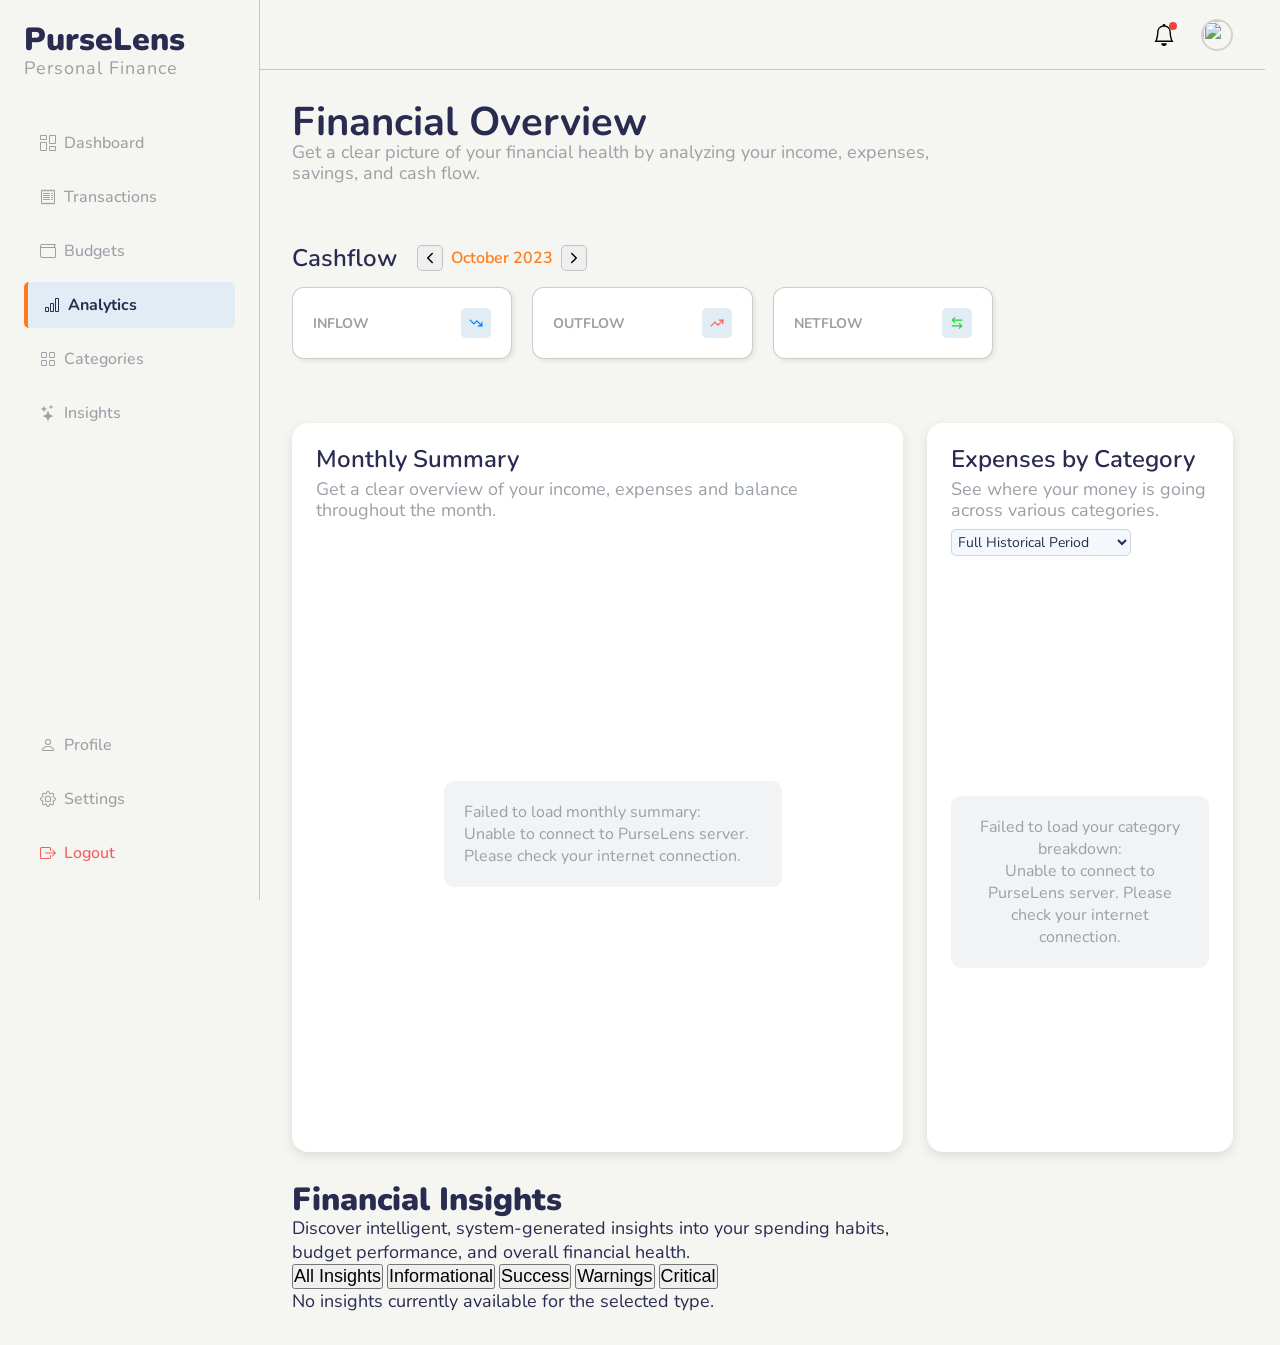
==== commit 8473cb85: "refactor(analytics): enhance insight section elements: add insight filtering buttons, add default te" ====
--- a/docs/pages/analytics/analytics.html
+++ b/docs/pages/analytics/analytics.html
@@ -231,7 +231,6 @@
         
             <!-- Charts Section -->
             <section class="charts-container">
-
                 <div class="bar-chart-wrapper">
                     <div class="bar-chart-header">
                         <h2>Monthly Summary</h2>
@@ -290,6 +289,56 @@
                     </ul>
                 </div>
             </section>
+
+            <!-- Insight Section -->
+            <section class="insight-section">
+                <div class="insights-container">
+                    <div class="heading-section">
+                        <div class="insight-header">
+                            <h2>Financial Insights</h2>
+                            <p>
+                                Discover intelligent, system-generated insights into your spending habits,<br> budget performance, and overall financial
+                                health.
+                            </p>
+                        </div>
+
+                        <div class="insight-metrics-wrapper" role="tablist">
+                            <button class="insight-metrics-filter-btn in-use" data-filter="all">
+                                <p class="metrics-title">All Insights</p>
+                                <span class="metrics-value" id="all-insight-count"></span>
+                            </button>
+
+                            <button class="insight-metrics-filter-btn" data-filter="info">
+                                <p class="metrics-title">Informational</p>
+                                <span class="metrics-value" id="info-count"></span>
+                            </button>
+
+                            <button class="insight-metrics-filter-btn" data-filter="success">
+                                <p class="metrics-title">Success</p>
+                                <span class="metrics-value" id="success-count"></span>
+                            </button>
+
+                            <button class="insight-metrics-filter-btn" data-filter="warning">
+                                <p class="metrics-title">Warnings</p>
+                                <span class="metrics-value" id="warning-count"></span>
+                            </button>
+
+                            <button class="insight-metrics-filter-btn" data-filter="critical">
+                                <p class="metrics-title">Critical</p>
+                                <span class="metrics-value" id="critical-count"></span>
+                            </button>
+                        </div>
+                    </div>
+
+                    <div class="insight-wrapper" id="insight-wrapper">
+                        <!-- Fetch insights goes here -->
+                    </div>
+
+                    <p class='empty-insight-state hidden'>
+                        No insights currently available for the selected type.
+                    </p>
+                </div>
+            </section>
         </main>
     </div>
 
@@ -297,6 +346,7 @@
     <script src="../../js/pages/analytics.js"></script>
     <script src="../../js/components/analytics-doughout-charts.js"></script>
     <script src="../../js/components/analytics-bar-chart.js"></script>
+    <script src="../../js/pages/insights.js"></script>
     <script src="https://cdn.jsdelivr.net/npm/chart.js"></script>
 </body>
 </html>
--- a/docs/css/pages/analytics.css
+++ b/docs/css/pages/analytics.css
@@ -9,6 +9,26 @@
     background-color: var(--bg-2);
     color: var(--text-primary);
     min-height: 100vh;
+}
+
+h1 {
+    line-height: 1;
+    font-weight: 700;
+    font-size: clamp(2.5rem, 6vw, 2.5rem);
+}
+
+h2 {
+    line-height: 1;
+    font-weight: 500;
+    font-size: clamp(2rem, 2vw, 3.5rem);
+}
+
+p {
+    font-size: clamp(1rem, 1.5vw, 1.125rem);
+}
+
+a {
+    font-size: clamp(1rem, 1.2vw, 1rem);
 }
 
 .visually-hidden {
@@ -94,13 +114,44 @@
     background-color: var(--bg-2);
 }
 
-.content-header {
+.content-header-wrapper {
     display: flex;
     justify-content: space-between;
     align-items: center;
     margin-bottom: 30px;
 }
 
+.content-header-wrapper .header-wrapper p {
+    line-height: 1.15;
+    color: var(--text-muted);
+}
+
+.metrics-container {
+    display: flex;
+    flex-direction: column;
+    align-items: flex-start;
+    gap: 1rem;
+    margin-bottom: 2rem;
+}
+
+.metrics-card-wrapper {
+    width: 100%;
+    display: grid;
+    grid-template-columns: repeat(4, 1fr);
+    gap: 20px;
+}
+
+.metrics-headline-wrapper {
+    display: flex;
+    align-items: center;
+    gap: 20px;
+}
+
+.metrics-headline-wrapper h2 {
+    font-size: 1.5rem;
+    font-weight: 600;
+}
+
 .date-selector {
     display: flex;
     align-items: center;
@@ -108,39 +159,33 @@
     gap: 0.5rem;
 }
 
-.date-selector abbr {
+.date-selector button {
     display: flex;
     align-items: center;
     justify-content: center;
-    border: none;
-}
-
-.date-selector button {
-    width: 35px;
-    height: 35px;
-    display: flex;
-    align-items: center;
-    justify-content: center;
-    padding: 10px;
-    font-weight: bold;
+    padding: 3px;
     border: 1px solid var(--border);
     border-radius: 5px;
     transition: all 0.3s ease-in-out;
 }
 
-.date-selector button:hover {
+.not-disabled {
     cursor: pointer;
-    background-color: var(--faded-bg-2);
-}
-
-.metrics-card-grid {
-    display: grid;
-    grid-template-columns: repeat(4, 1fr);
-    gap: 20px;
-    margin-bottom: 20px;
-}
-
-.card-info {
+    color: var(--text-primary);
+    background-color: var(--surface);
+}
+
+.disabled {
+    cursor: not-allowed;
+    color: var(--text-muted);
+}
+
+.month-display {
+    font-weight: 600;
+    color: var(--custom-orange);
+}
+
+.metrics-card {
     height: max-content;
     background: var(--bg);
     padding: 20px;
@@ -149,19 +194,37 @@
     box-shadow: var(--shadow-sm);
 }
 
-.card-info span {
-    color: var(--text-muted);
-}
-
-.card-info .card-value {
-    font-size: 28px;
+.metrics-card span {
+    display: flex;
+    align-items: center;
+    justify-content: space-between;
+    width: 100%;
+    font-size: 0.875rem;
     font-weight: 700;
-    padding: 10px 0;
-}
-
-.savings-card {
-    background-color: #532d00;
-    color: #fff;
+    color: var(--text-muted);
+}
+
+.metrics-card span svg {
+    padding: 8px;
+    border-radius: 5px;
+    background-color: var(--surface);
+}
+
+.metrics-card span svg.inflow {
+    color: var(--income);
+}
+
+.metrics-card span svg.outflow {
+    color: var(--danger-4);
+}
+
+.metrics-card span svg.netflow {
+    color: var(--success);
+}
+
+.card-value {
+    font-size: 2rem;
+    font-weight: 800;
 }
 
 .charts-container {
@@ -170,17 +233,95 @@
     gap: 24px;
 }
 
-.chart-box {
-    background: #fff;
+.bar-chart-wrapper,
+.doughnut-chart-wrapper {
+    display: flex;
+    flex-direction: column;
+    align-items: center;
     padding: 24px;
     border-radius: 16px;
-    box-shadow: 0 4px 6px -1px rgba(0, 0, 0, 0.05);
-}
-
-.chart-header {
-    display: flex;
-    justify-content: space-between;
+    box-shadow: var(--shadow-md);
+    background: var(--bg);
+}
+
+.bar-chart-wrapper {
+    align-items: flex-start;
+}
+
+.bar-chart-header,
+.chart-header-wrapper {
+    display: flex;
+    flex-direction: column;
+    justify-content: space-between;
+    gap: 0.5rem;
     margin-bottom: 20px;
+}
+
+.title-wrapper {
+    display: flex;
+    flex-direction: column;
+    align-items: flex-start;
+    justify-content: space-between;
+    gap: 0.5rem;
+}
+
+.visually-hidden {
+    position: absolute;
+    width: 1px;
+    height: 1px;
+    overflow: hidden;
+    clip: rect(0 0 0 0);
+    white-space: nowrap;
+}
+
+.chart-header-wrapper form select {
+    /* appearance: none; */
+    padding: 2px;
+    font: inherit;
+    font-size: 14px;
+    color: var(--text-primary);
+    border: none;
+    outline: none;
+    border: 1px solid var(--border-2);
+    border-radius: 5px;
+    background-color: rgba(233, 242, 249, 0.533);
+    cursor: pointer;
+    min-width: 0;
+    white-space: nowrap;
+    overflow: hidden;
+    text-overflow: ellipsis;
+    width: 180px;
+}
+
+.form-label {
+    color: var(--text-muted);
+    font-weight: 600;
+    font-size: 18px;
+}
+
+.title-dropdown-wrapper form select option {
+    cursor: pointer;
+    background-color: var(--surface-2);
+}
+
+.title-dropdown-wrapper form select option:hover,
+.title-dropdown-wrapper form select option:focus {
+    cursor: pointer;
+    background-color: var(--surface);
+}
+
+.bar-chart-header h2,
+.title-dropdown-wrapper h2,
+.chart-header-wrapper h2 {
+    font-size: 1.5rem;
+    font-weight: 600;
+}
+
+.bar-chart-header p,
+.chart-header-wrapper p {
+    font-size: 18px;
+    line-height: 1.15;
+    color: var(--text-muted);
 }
 
 .category-list {
@@ -189,42 +330,101 @@
     margin-top: 20px;
 }
 
-.category-item {
-    display: flex;
-    align-items: center;
-    justify-content: space-between;
-    padding: 8px 0;
+.doughnut-chart-container {
+    width: 55%;
+    height: 200px;
+    padding: 0;
+}
+
+.doughnut-chart-container canvas {
+    width: 100%;
+    height: 100%;
+}
+
+.empty-state {
+    display: flex;
+    align-items: center;
+    justify-content: center;
+    text-align: center;
+    padding: 20px;
+    margin-bottom: 10rem;
+    border-radius: 10px;
+    background-color: var(--surface-2);
+}
+
+#empty-monthly-summary-state {
+    width: 60%;
+    padding: 20px;
+    font-size: 16px;
+    border-radius: 10px;
+    color: var(--text-muted);
+    background-color: var(--surface-2);
+    margin-top: 15rem;
+    margin-left: 8rem;
+    display: none;
+}
+
+.faded {
+    color: var(--text-muted);
+}
+
+.category-list {
+    display: flex;
+    flex-direction: column;
+    align-items: center;
+    gap: 0.5rem;
+    list-style: none;
+    width: 100%;
+}
+
+.category-list .category-item {
+    width: 100%;
+    display: flex;
+    align-items: center;
+    justify-content: space-between;
+    padding: 5px;
+    font-size: 1rem;
+    border-bottom: 1px solid var(--border-2);
+}
+
+.category-item .cat-indicator-wrapper {
+    display: flex;
+    align-items: center;
+    gap: 0.3rem;
+    width: 55%;
+    min-width: 0;
+}
+    
+.cat-indicator-wrapper .category-indicator {
+    width: 12px;
+    height: 12px;
+    border-radius: 50px;
+}
+
+.cat-indicator-wrapper .category-name {
+    min-width: 0;
+    white-space: nowrap;
+    overflow: hidden;
+    text-overflow: ellipsis;
+}
+
+.cat-indicator-wrapper .category-name,
+.category-item .category-amount,
+.category-item .category-percentage {
+    font-weight: 600;
+}
+
+.category-item .category-percentage {
     font-size: 14px;
-}
-
-.dot {
-    width: 10px;
-    height: 10px;
-    border-radius: 50%;
-    display: inline-block;
-    margin-right: 8px;
-}
-
-.income {
-    background: #d97706;
-}
-
-.expense {
-    background: #fbbf24;
-}
-
-.housing {
-    background: #78350f;
-}
-
-.food {
-    background: #2563eb;
-}
-
-.transport {
-    background: #60a5fa;
-}
-
-.entertainment {
-    background: #93c5fd;
-}
+    padding: 3px 8px;
+    border-radius: 50px;
+    background-color: var(--surface);
+}
+
+.category-item .cat-percent-amt-wrapper {
+    display: flex;
+    align-items: center;
+    justify-content: space-between;
+    gap: 0.5rem;
+}
+
--- a/docs/css/themes/light.css
+++ b/docs/css/themes/light.css
@@ -72,16 +72,16 @@
     --transfer-border: #b8d8f3;
 
     --on-track-color: #047857;
-    --on-track-bg: #ECFDF5;
-    --on-track-border: #A7F3D0;
+    --on-track-bg: #d1f9e6;
+    --on-track-border: #98e0be;
 
     --at-risk-color: #B45309;
     --at-risk-bg: #FFFBEB;
     --at-risk-border: #FDE68A;
 
     --exceeded-color: #BE123C;
-    --exceeded-bg: #FFF1F2;
-    --exceeded-border: #FECDD3;
+    --exceeded-bg: #fad6d8;
+    --exceeded-border: #e8a6ad;
 
     /* Shadows */
     --shadow-sm: 2px 2px 4px rgba(0,0,0,0.08);
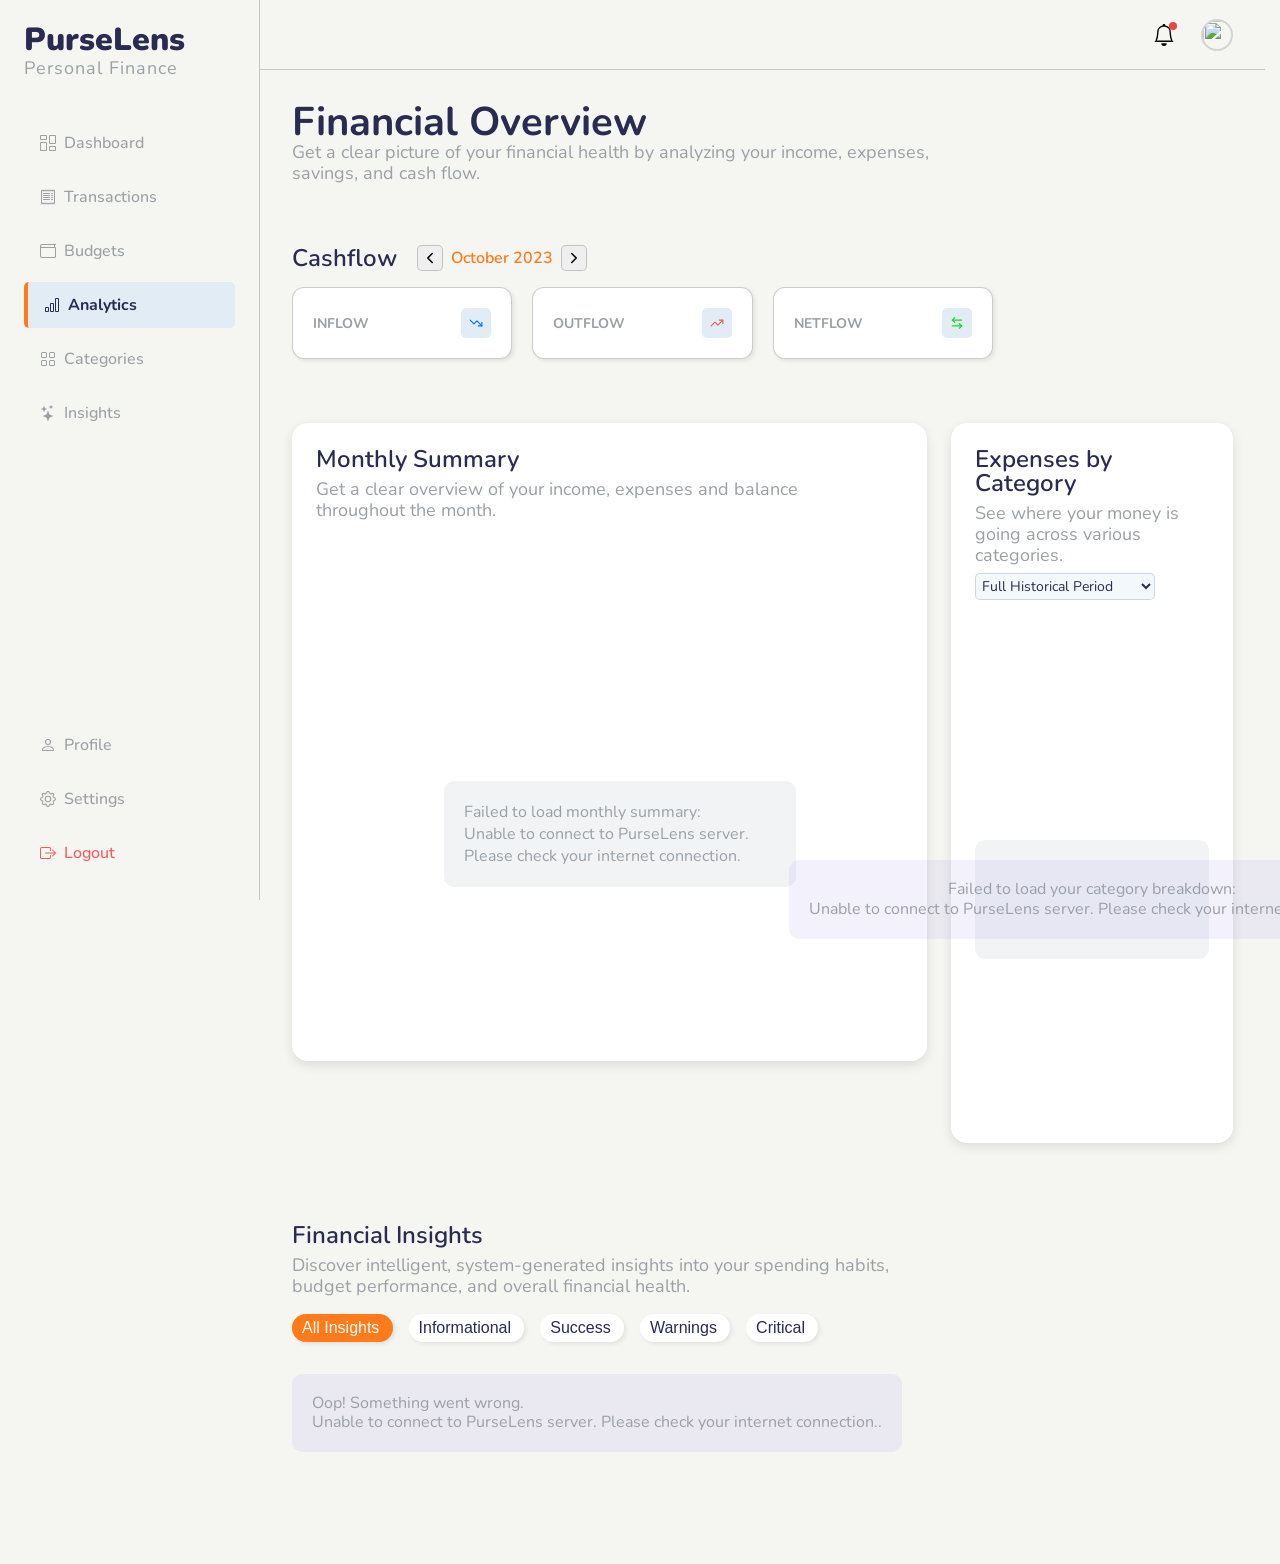
==== commit 3bb05f3e: "feat(analytics): feat: add percentage change indicators to cashflow metrics:Display month-over-month" ====
--- a/docs/pages/analytics/analytics.html
+++ b/docs/pages/analytics/analytics.html
@@ -199,6 +199,7 @@
                             </svg>
                         </span>
                         <div class="card-value" id="inflow"></div>
+                        <small class="percent-change-val" id="inflow-percent-change-val"></small>
                     </div>
         
                     <div class="metrics-card">
@@ -211,6 +212,7 @@
                             </svg>
                         </span>
                         <div class="card-value" id="outflow"></div>
+                        <small class="percent-change-val" id="outflow-percent-change-val"></small>
                     </div>
         
                     <div class="metrics-card">
@@ -225,6 +227,7 @@
                             </svg>
                         </span>
                         <div class="card-value" id="netflow"></div>
+                        <small class="percent-change-val" id="netflow-percent-change-val"></small>
                     </div>
                 </div>
             </section>
--- a/docs/css/pages/analytics.css
+++ b/docs/css/pages/analytics.css
@@ -228,8 +228,9 @@
 }
 
 .charts-container {
-    display: grid;
-    grid-template-columns: 2fr 1fr;
+    display: flex;
+    align-items: flex-start;
+    justify-content: space-between;
     gap: 24px;
 }
 
@@ -245,7 +246,12 @@
 }
 
 .bar-chart-wrapper {
+    width: 70%;
     align-items: flex-start;
+}
+
+.doughnut-chart-wrapper {
+    width: 30%;
 }
 
 .bar-chart-header,
@@ -275,7 +281,6 @@
 }
 
 .chart-header-wrapper form select {
-    /* appearance: none; */
     padding: 2px;
     font: inherit;
     font-size: 14px;
@@ -366,6 +371,7 @@
 
 .faded {
     color: var(--text-muted);
+    background-color: transparent;
 }
 
 .category-list {
@@ -428,3 +434,176 @@
     gap: 0.5rem;
 }
 
+.insight-section {
+    margin-top: 3rem;
+    margin-bottom: 5rem;
+}
+
+.insights-container {
+    display: flex;
+    flex-direction: column;
+    align-items: flex-start;
+    gap: 2rem;
+}
+
+.heading-section {
+    display: flex;
+    flex-direction: column;
+    align-items: flex-start;
+    gap: 1rem;
+}
+
+.insight-header h2 {
+    font-weight: 600;
+    font-size: 1.5rem;
+}
+
+.insight-header p {
+    color: var(--text-muted);
+    line-height: 1.2;
+    margin-top: 0.5rem;
+}
+
+.insight-metrics-wrapper,
+.insight-metrics-filter-btn {
+    display: flex;
+    align-items: center;
+}
+
+.insight-metrics-wrapper {
+    gap: 1rem;
+}
+
+.insight-metrics-filter-btn {
+    gap: 0.2rem;
+    padding: 5px 10px;
+    background-color: var(--bg);
+    border: none;
+    border-radius: 50px;
+    box-shadow: var(--shadow-sm);
+    color: var(--text-primary);
+    cursor: pointer;
+    transition: all 0.3s ease-in-out;
+}
+
+.insight-metrics-filter-btn:hover {
+    color: var(--text-contrast);
+    background-color: var(--custom-orange);
+}
+
+.in-use {
+    color: var(--text-contrast);
+    background-color: var(--custom-orange);
+}
+
+.hidden {
+    display: none;
+    opacity: 0;
+    transform: translateY(10px);
+    pointer-events: none;
+}
+
+.insight-metrics-filter-btn p,
+.insight-metrics-filter-btn span {
+    font-size: 16px;
+    font-weight: 500;
+}
+
+.insight-wrapper {
+    display: grid;
+    grid-template-columns: repeat(3, 1fr);
+    gap: 20px;
+}
+
+.insight-card {
+    padding: 10px;
+    display: flex;
+    flex-direction: column;
+    align-items: flex;
+    gap: 0.5rem;
+    border-radius: 10px;
+    border: 1px solid var(--border);
+    background-color: var(--bg);
+    opacity: 1;
+    transform: translateY(0);
+    transition: opacity 0.3s ease-in-out, transform 0.3s ease-in-out;
+}
+
+.insight-card:hover {
+    box-shadow: var(--shadow-md);
+    transform: translateY(-2px);
+}
+
+.insight-card .insight-heading {
+    font-weight: 700;
+    font-size: 1.2rem;
+    text-transform: capitalize;
+}
+
+.insight-card .insight-message {
+    font-size: 16px;
+}
+
+.insight-type-wrap {
+    display: flex;
+    align-items: center;
+    gap: 0.2rem;
+    padding: 2px 5px;
+    width: max-content;
+    border-radius: 50px;
+}
+
+.insight-type-wrap span {
+    font-size: 12px;
+    font-weight: 600;
+}
+
+.info-type {
+    color: var(--transfer-color);
+    background-color: var(--transfer-bg);
+    border: 1px solid var(--transfer-border);
+}
+
+.success-type {
+    color: var(--on-track-color);
+    background-color: var(--on-track-bg);
+    border: 1px solid var(--on-track-border);
+}
+
+.warning-type {
+    color: var(--at-risk-color);
+    background-color: var(--at-risk-bg);
+    border: 1px solid var(--at-risk-border);
+}
+
+.critical-type {
+    color: var(--exceeded-color);
+    background-color: var(--exceeded-bg);
+    border: 1px solid var(--exceeded-border);
+}
+
+.faded {
+    width: max-content;
+    padding: 20px;
+    line-height: 1.2;
+    font-size: 16px;
+    border-radius: 10px;
+    color: var(--text-muted);
+    background-color: var(--faded-bg);
+}
+
+.error-state,
+.empty-insight-state {
+    width: max-content;
+    padding: 20px;
+    line-height: 1.2;
+    font-size: 16px;
+    border-radius: 10px;
+    color: var(--text-muted);
+    background-color: var(--faded-bg);
+}
+
+.empty-insight-state {
+    margin-left: 5rem;
+    margin-top: 3rem;
+}
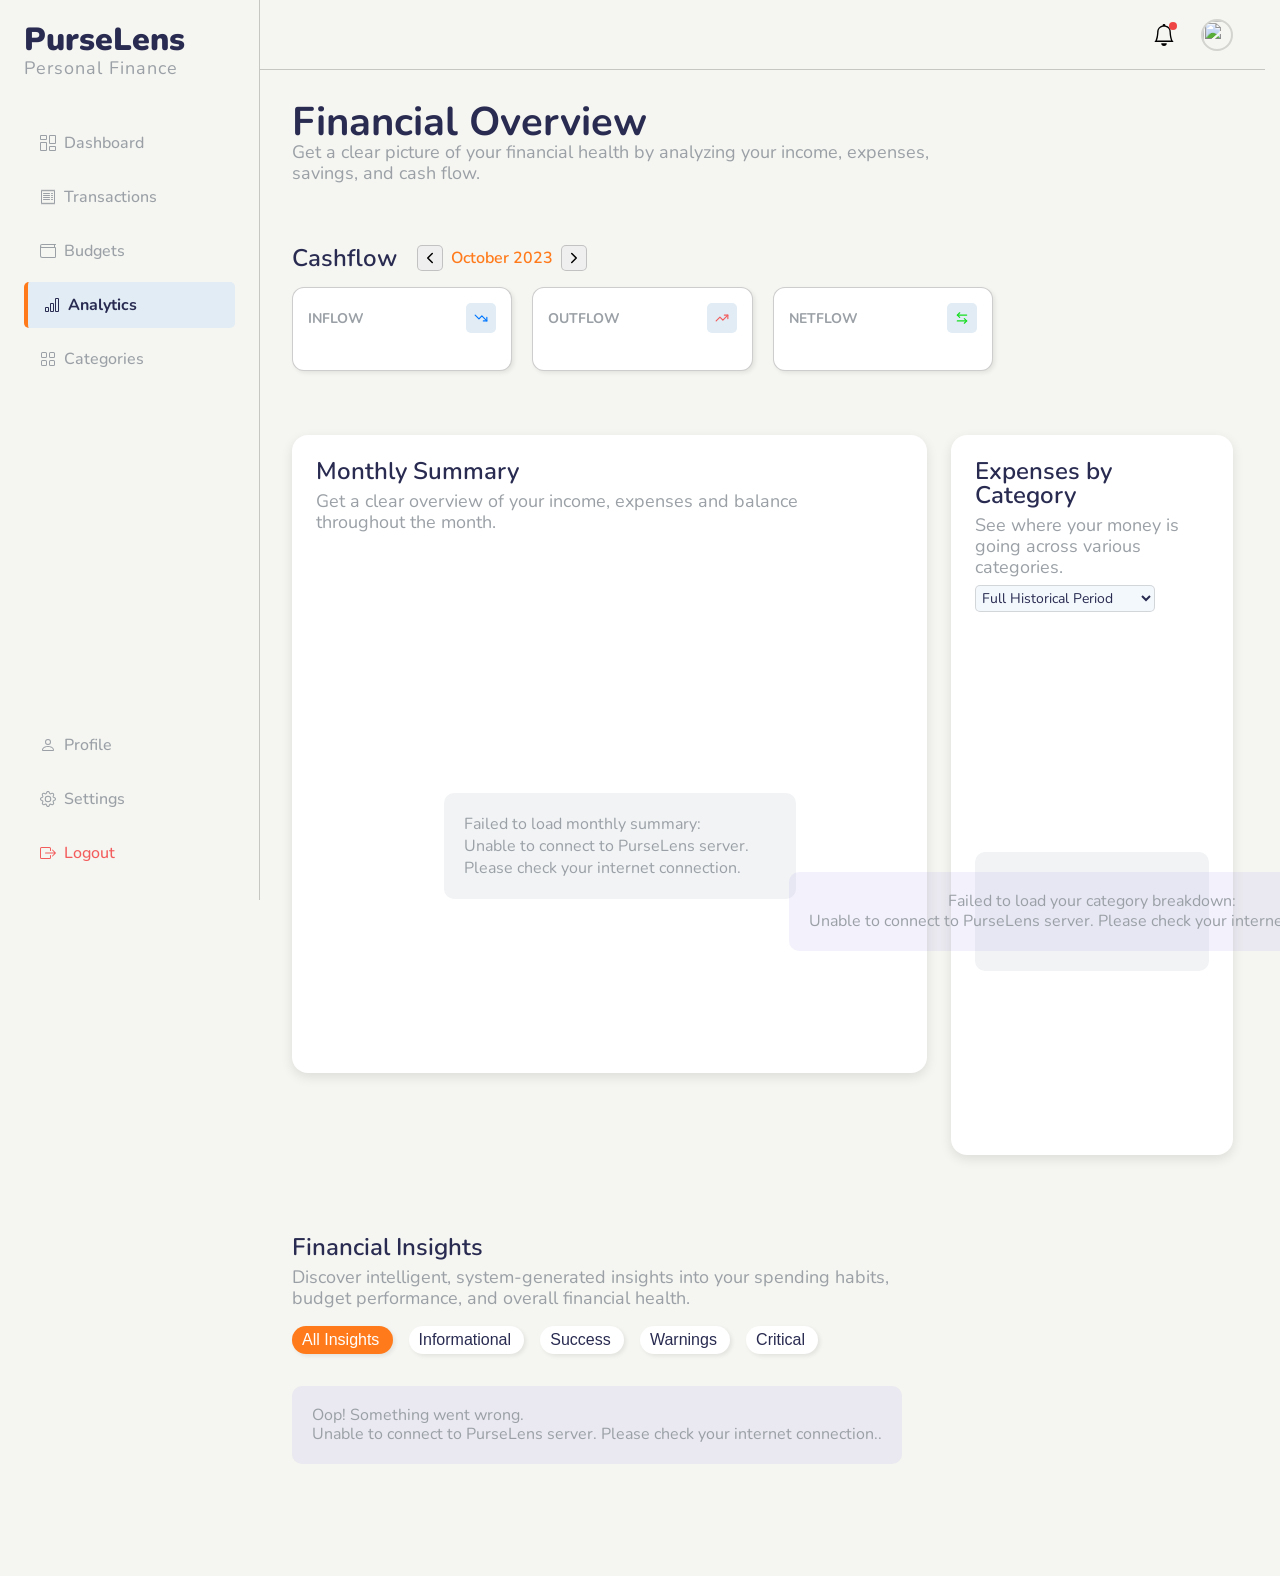
==== commit 27d0411c: "refactor(analytics): add few changes: remove unneeded insight nav link, add HTML element for cashflo" ====
--- a/docs/pages/analytics/analytics.html
+++ b/docs/pages/analytics/analytics.html
@@ -80,17 +80,6 @@
                                 d="M1 2.5A1.5 1.5 0 0 1 2.5 1h3A1.5 1.5 0 0 1 7 2.5v3A1.5 1.5 0 0 1 5.5 7h-3A1.5 1.5 0 0 1 1 5.5zM2.5 2a.5.5 0 0 0-.5.5v3a.5.5 0 0 0 .5.5h3a.5.5 0 0 0 .5-.5v-3a.5.5 0 0 0-.5-.5zm6.5.5A1.5 1.5 0 0 1 10.5 1h3A1.5 1.5 0 0 1 15 2.5v3A1.5 1.5 0 0 1 13.5 7h-3A1.5 1.5 0 0 1 9 5.5zm1.5-.5a.5.5 0 0 0-.5.5v3a.5.5 0 0 0 .5.5h3a.5.5 0 0 0 .5-.5v-3a.5.5 0 0 0-.5-.5zM1 10.5A1.5 1.5 0 0 1 2.5 9h3A1.5 1.5 0 0 1 7 10.5v3A1.5 1.5 0 0 1 5.5 15h-3A1.5 1.5 0 0 1 1 13.5zm1.5-.5a.5.5 0 0 0-.5.5v3a.5.5 0 0 0 .5.5h3a.5.5 0 0 0 .5-.5v-3a.5.5 0 0 0-.5-.5zm6.5.5A1.5 1.5 0 0 1 10.5 9h3a1.5 1.5 0 0 1 1.5 1.5v3a1.5 1.5 0 0 1-1.5 1.5h-3A1.5 1.5 0 0 1 9 13.5zm1.5-.5a.5.5 0 0 0-.5.5v3a.5.5 0 0 0 .5.5h3a.5.5 0 0 0 .5-.5v-3a.5.5 0 0 0-.5-.5z" />
                         </svg>
                         <span>Categories</span>
-                    </a>
-                </li>
-
-                <li>
-                    <a href="../../pages/insights/insights.html" class="nav-item">
-                        <svg xmlns="http://www.w3.org/2000/svg" width="16" height="16" fill="currentColor" class="bi bi-stars"
-                            viewBox="0 0 16 16">
-                            <path
-                                d="M7.657 6.247c.11-.33.576-.33.686 0l.645 1.937a2.89 2.89 0 0 0 1.829 1.828l1.936.645c.33.11.33.576 0 .686l-1.937.645a2.89 2.89 0 0 0-1.828 1.829l-.645 1.936a.361.361 0 0 1-.686 0l-.645-1.937a2.89 2.89 0 0 0-1.828-1.828l-1.937-.645a.361.361 0 0 1 0-.686l1.937-.645a2.89 2.89 0 0 0 1.828-1.828zM3.794 1.148a.217.217 0 0 1 .412 0l.387 1.162c.173.518.579.924 1.097 1.097l1.162.387a.217.217 0 0 1 0 .412l-1.162.387A1.73 1.73 0 0 0 4.593 5.69l-.387 1.162a.217.217 0 0 1-.412 0L3.407 5.69A1.73 1.73 0 0 0 2.31 4.593l-1.162-.387a.217.217 0 0 1 0-.412l1.162-.387A1.73 1.73 0 0 0 3.407 2.31zM10.863.099a.145.145 0 0 1 .274 0l.258.774c.115.346.386.617.732.732l.774.258a.145.145 0 0 1 0 .274l-.774.258a1.16 1.16 0 0 0-.732.732l-.258.774a.145.145 0 0 1-.274 0l-.258-.774a1.16 1.16 0 0 0-.732-.732L9.1 2.137a.145.145 0 0 1 0-.274l.774-.258c.346-.115.617-.386.732-.732z" />
-                        </svg>
-                        <span>Insights</span>
                     </a>
                 </li>
             </ul>
@@ -294,7 +283,7 @@
             </section>
 
             <!-- Insight Section -->
-            <section class="insight-section">
+            <section class="insight-section" id="insights">
                 <div class="insights-container">
                     <div class="heading-section">
                         <div class="insight-header">
--- a/docs/css/pages/analytics.css
+++ b/docs/css/pages/analytics.css
@@ -188,7 +188,7 @@
 .metrics-card {
     height: max-content;
     background: var(--bg);
-    padding: 20px;
+    padding: 15px;
     border: 1px solid var(--border);
     border-radius: 12px;
     box-shadow: var(--shadow-sm);
@@ -225,6 +225,31 @@
 .card-value {
     font-size: 2rem;
     font-weight: 800;
+}
+
+.percent-change-val {
+    width: max-content;
+    width: 120px;
+    padding: 3px 10px;
+    font-size: 12px;
+    font-weight: 600;
+    border: none;
+    border-radius: 50px;
+}
+
+.increase {
+    color: var(--on-track-color);
+    background-color: var(--on-track-bg);
+}
+
+.decrease {
+    color: var(--exceeded-color);
+    background-color: var(--exceeded-bg);
+}
+
+.balanced {
+    color: var(--transfer-color);
+    background-color: var(--transfer-bg);
 }
 
 .charts-container {
